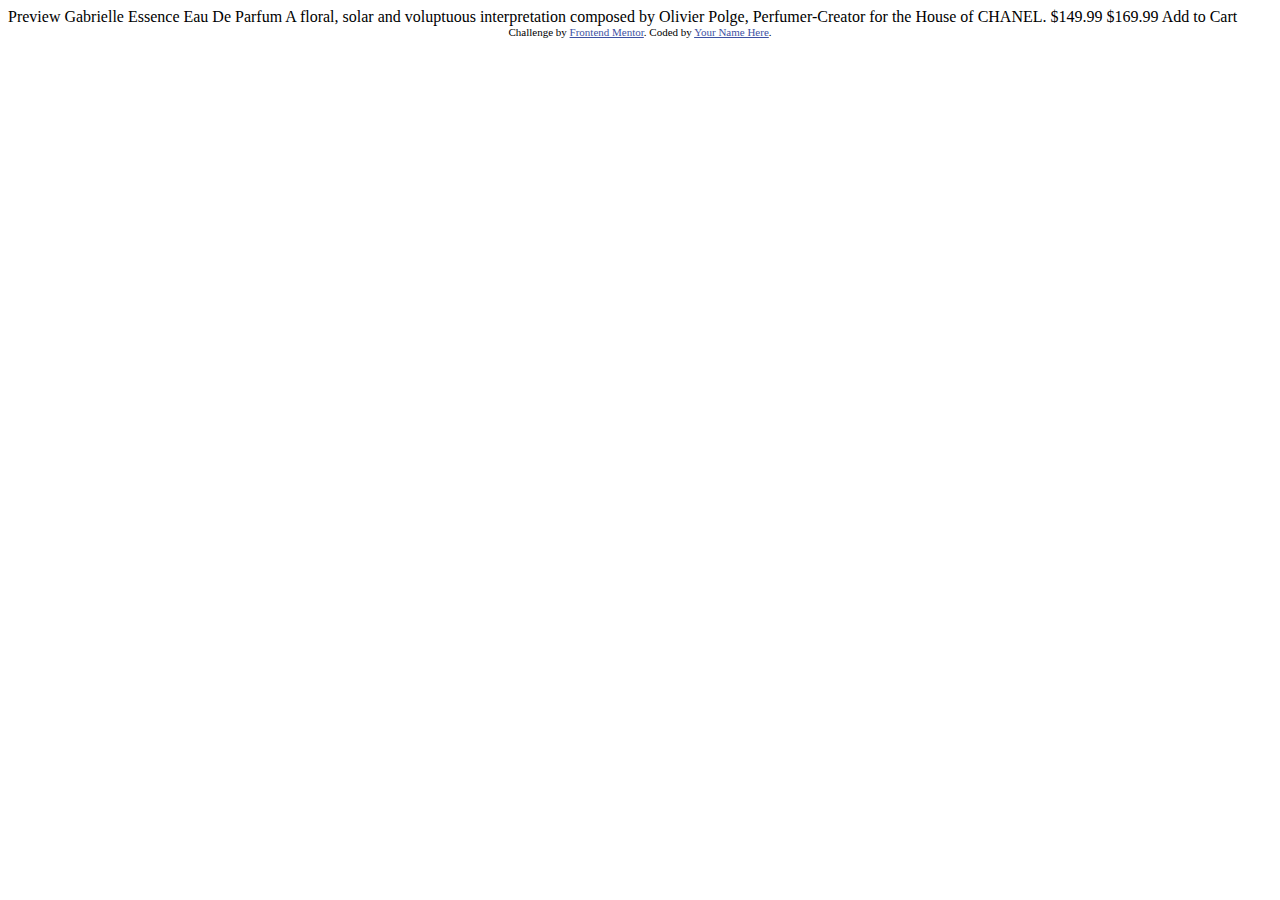
==== src/index.html @ 87f869b6 "Initial commit" ====
<!DOCTYPE html>
<html lang="en">
<head>
  <meta charset="UTF-8">
  <meta name="viewport" content="width=device-width, initial-scale=1.0"> <!-- displays site properly based on user's device -->

  <link rel="icon" type="image/png" sizes="32x32" href="./images/favicon-32x32.png">
  
  <title>Frontend Mentor | Product preview card component</title>

  <!-- Feel free to remove these styles or customise in your own stylesheet 👍 -->
  <link rel="stylesheet" href="style.css">
</head>
<body>

  <div id="product-card">
    Preview
    Gabrielle Essence Eau De Parfum
    A floral, solar and voluptuous interpretation composed by Olivier Polge,
    Perfumer-Creator for the House of CHANEL.
    $149.99
    $169.99
    Add to Cart
  </div>
  
  <div class="attribution">
    Challenge by <a href="https://www.frontendmentor.io?ref=challenge" target="_blank">Frontend Mentor</a>. 
    Coded by <a href="#">Your Name Here</a>.
  </div>
</body>
</html>
---- src/style.css ----
.attribution { 
    font-size: 11px; text-align: center; 
}

.attribution a { 
    color: hsl(228, 45%, 44%); 
}
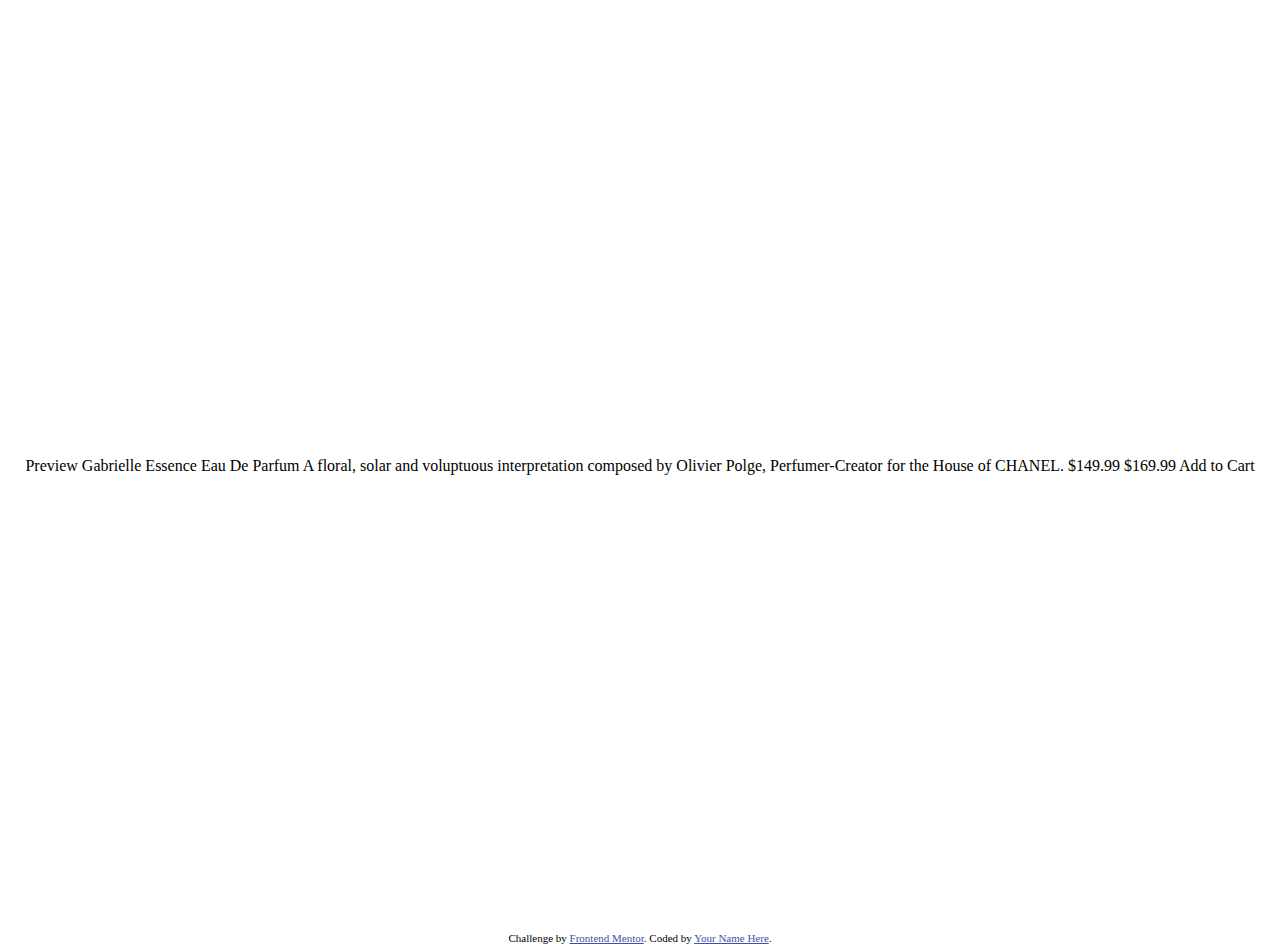
==== commit ea678d14: "Wrapped a temporary div to center text" ====
--- a/src/index.html
+++ b/src/index.html
@@ -14,13 +14,15 @@
 <body>
 
   <div id="product-card">
-    Preview
-    Gabrielle Essence Eau De Parfum
-    A floral, solar and voluptuous interpretation composed by Olivier Polge,
-    Perfumer-Creator for the House of CHANEL.
-    $149.99
-    $169.99
-    Add to Cart
+    <div>
+      Preview
+      Gabrielle Essence Eau De Parfum
+      A floral, solar and voluptuous interpretation composed by Olivier Polge,
+      Perfumer-Creator for the House of CHANEL.
+      $149.99
+      $169.99
+      Add to Cart
+    </div>
   </div>
   
   <div class="attribution">
--- a/src/style.css
+++ b/src/style.css
@@ -1,3 +1,19 @@
+body {
+    margin: 0;
+    padding: 0;
+}
+
+#product-card {
+    padding: 16px;
+
+    width: auto;
+    height: 100vh;
+    
+    display: flex;
+    justify-content: center;
+    align-items: center;
+}
+
 .attribution { 
     font-size: 11px; text-align: center; 
 }
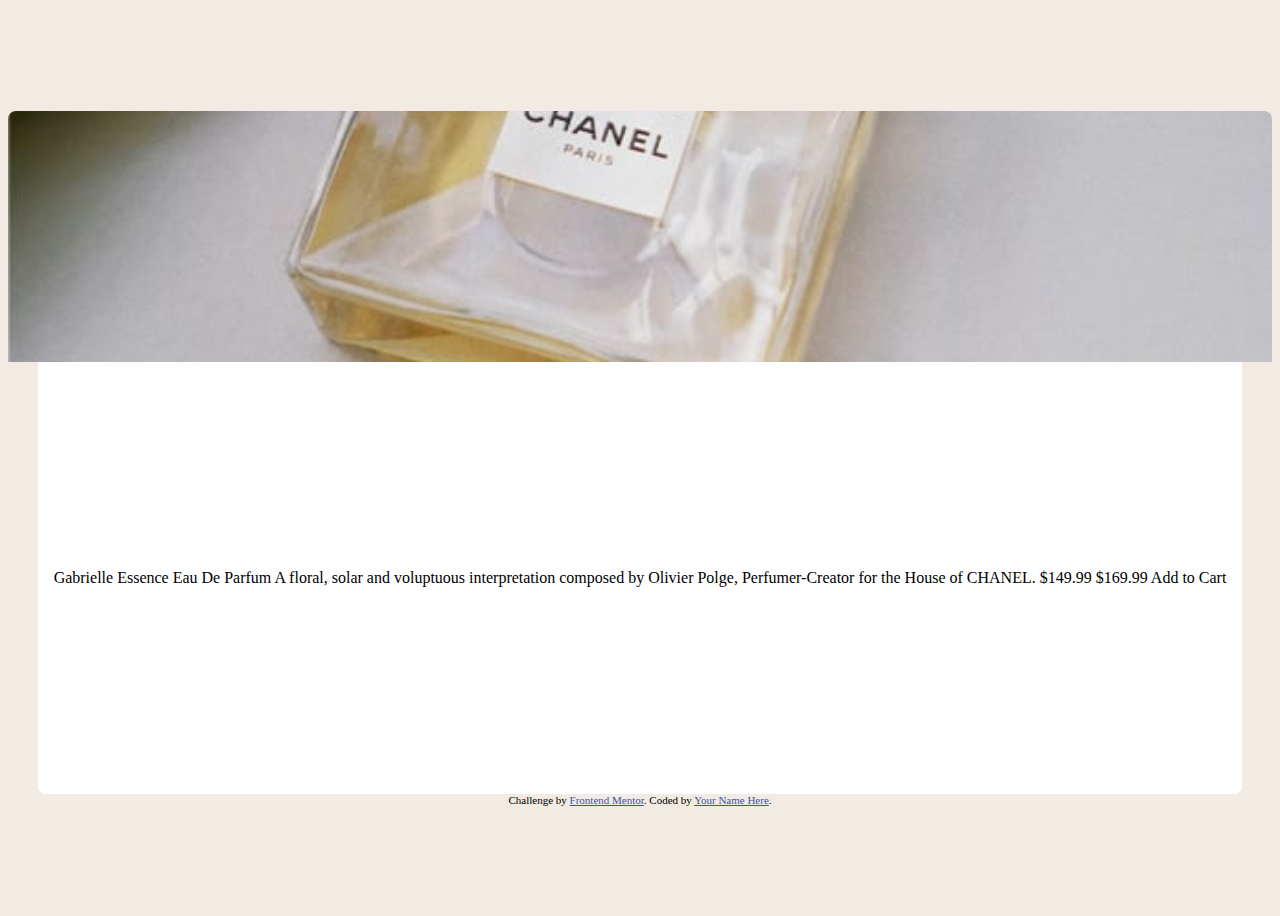
==== commit dfa49f15: "Added image with the card" ====
--- a/src/index.html
+++ b/src/index.html
@@ -13,9 +13,9 @@
 </head>
 <body>
 
+  <div id="product-img"></div>
   <div id="product-card">
     <div>
-      Preview
       Gabrielle Essence Eau De Parfum
       A floral, solar and voluptuous interpretation composed by Olivier Polge,
       Perfumer-Creator for the House of CHANEL.
--- a/src/style.css
+++ b/src/style.css
@@ -1,23 +1,51 @@
 body {
     margin: 0;
-    padding: 0;
+    padding: 8px;
+
+    width: auto;
+    height: 100vh;
+    display: flex;
+    flex-direction: column;
+    justify-content: center;
+    align-items: center;
+
+    background-color: hsl(30, 38%, 92%);
 }
 
 #product-card {
     padding: 16px;
 
     width: auto;
-    height: 100vh;
-    
+    height: 400px;
+
     display: flex;
+    flex-direction: column;
     justify-content: center;
     align-items: center;
+
+    background-color: white;
+
+    border-radius: 0px 0px 8px 8px;
 }
 
-.attribution { 
-    font-size: 11px; text-align: center; 
+#product-img {
+    width: 100%;
+    height: 251px;
+
+    background-image: url('../images/image-product-mobile.jpg');
+
+    background-size: cover;
+    background-position: center;
+    background-repeat: no-repeat;
+
+    border-radius: 8px 8px 0px 0px;
 }
 
-.attribution a { 
-    color: hsl(228, 45%, 44%); 
+.attribution {
+    font-size: 11px;
+    text-align: center;
 }
+
+.attribution a {
+    color: hsl(228, 45%, 44%);
+}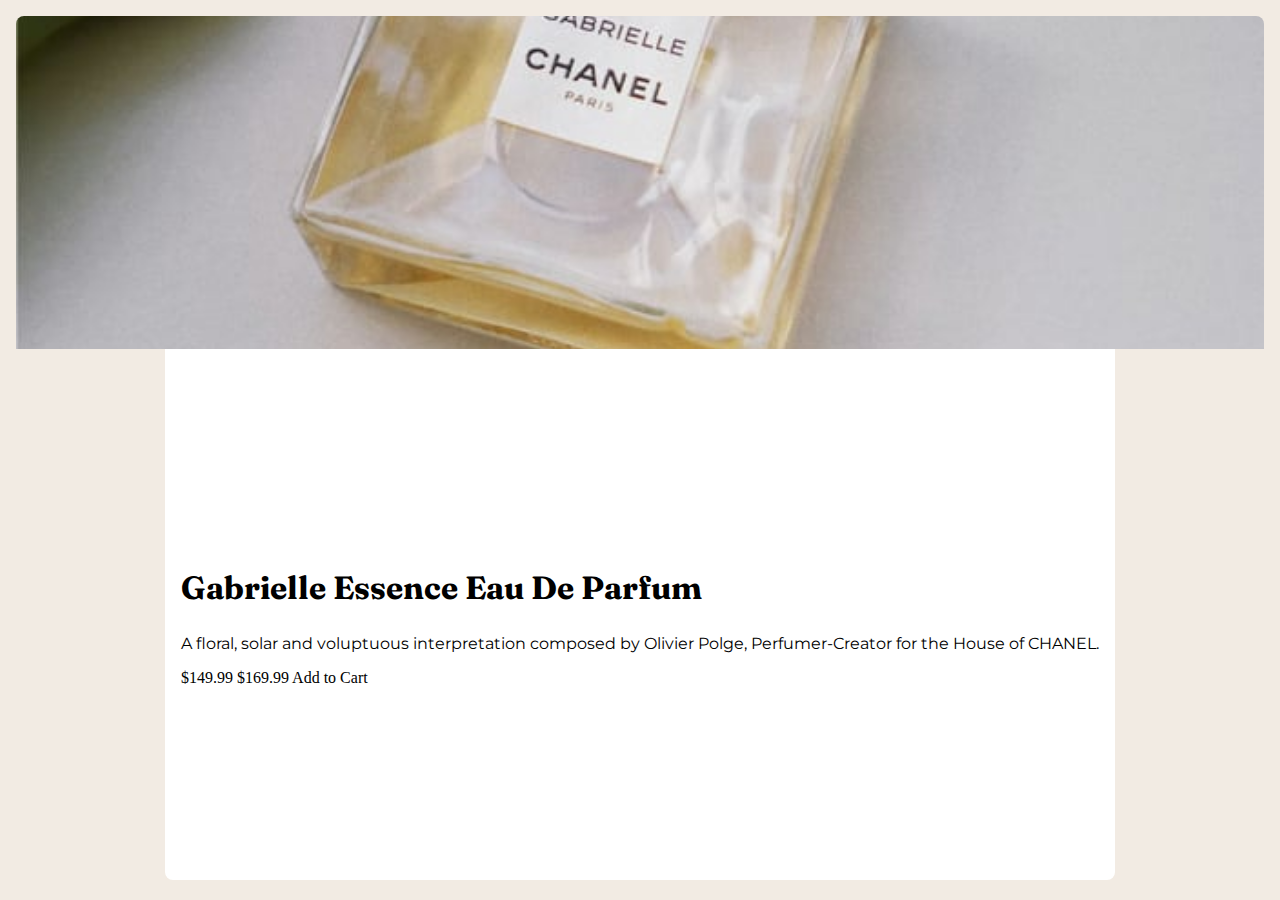
==== commit 80612ed4: "Added fonts Fraunces and Monsterrat to h2 and p" ====
--- a/src/index.html
+++ b/src/index.html
@@ -7,6 +7,14 @@
   <link rel="icon" type="image/png" sizes="32x32" href="./images/favicon-32x32.png">
   
   <title>Frontend Mentor | Product preview card component</title>
+  <link rel="preconnect" href="https://fonts.googleapis.com">
+<link rel="preconnect" href="https://fonts.gstatic.com" crossorigin>
+<link rel="preconnect" href="https://fonts.googleapis.com">
+<link rel="preconnect" href="https://fonts.gstatic.com" crossorigin>
+<link 
+  href="https://fonts.googleapis.com/css2?family=Fraunces:opsz,wght@9..144,700&family=Montserrat:wght@500;700&display=swap" 
+  rel="stylesheet"
+>
 
   <!-- Feel free to remove these styles or customise in your own stylesheet 👍 -->
   <link rel="stylesheet" href="style.css">
@@ -16,18 +24,20 @@
   <div id="product-img"></div>
   <div id="product-card">
     <div>
-      Gabrielle Essence Eau De Parfum
-      A floral, solar and voluptuous interpretation composed by Olivier Polge,
-      Perfumer-Creator for the House of CHANEL.
+      <h2 id="title">Gabrielle Essence Eau De Parfum</h2>
+      <p id="paragraph">
+        A floral, solar and voluptuous interpretation composed by Olivier Polge,
+        Perfumer-Creator for the House of CHANEL.
+      </p>
       $149.99
       $169.99
       Add to Cart
     </div>
   </div>
   
-  <div class="attribution">
+  <!-- <div class="attribution">
     Challenge by <a href="https://www.frontendmentor.io?ref=challenge" target="_blank">Frontend Mentor</a>. 
     Coded by <a href="#">Your Name Here</a>.
-  </div>
+  </div> -->
 </body>
 </html>--- a/src/style.css
+++ b/src/style.css
@@ -1,9 +1,10 @@
 body {
     margin: 0;
-    padding: 8px;
+    padding: 16px;
 
     width: auto;
-    height: 100vh;
+    height: 96vh;
+
     display: flex;
     flex-direction: column;
     justify-content: center;
@@ -12,11 +13,25 @@
     background-color: hsl(30, 38%, 92%);
 }
 
+
+#product-img {
+    width: 100%;
+    height: 40%;
+    
+    background-image: url('../images/image-product-mobile.jpg');
+    
+    background-size: cover;
+    background-position: center;
+    background-repeat: no-repeat;
+    
+    border-radius: 8px 8px 0px 0px;
+}
+
 #product-card {
     padding: 16px;
 
     width: auto;
-    height: 400px;
+    height: 60%;
 
     display: flex;
     flex-direction: column;
@@ -28,17 +43,13 @@
     border-radius: 0px 0px 8px 8px;
 }
 
-#product-img {
-    width: 100%;
-    height: 251px;
+#title {
+    font-family: 'Fraunces', serif;
+    font-size: 32px;
+}
 
-    background-image: url('../images/image-product-mobile.jpg');
-
-    background-size: cover;
-    background-position: center;
-    background-repeat: no-repeat;
-
-    border-radius: 8px 8px 0px 0px;
+#paragraph {
+    font-family: 'Montserrat', sans-serif;
 }
 
 .attribution {
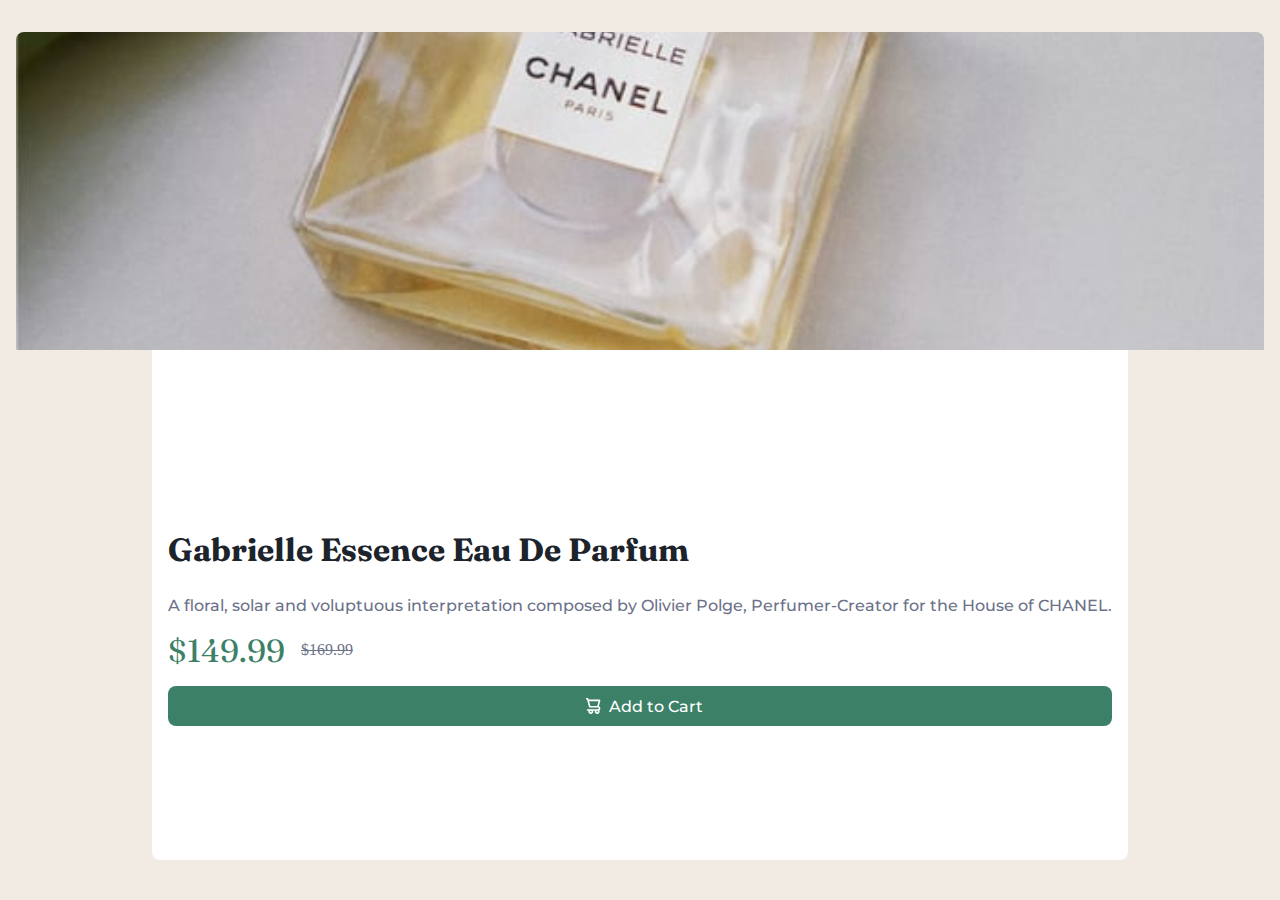
==== commit e506066d: "Added styling to prices and btn for adding to cart" ====
--- a/src/index.html
+++ b/src/index.html
@@ -29,9 +29,18 @@
         A floral, solar and voluptuous interpretation composed by Olivier Polge,
         Perfumer-Creator for the House of CHANEL.
       </p>
-      $149.99
-      $169.99
-      Add to Cart
+      <div id="price-flexbox">
+        <span id="price-sale">$149.99</span>
+        <span id="price-original">$169.99</span>
+      </div>
+      <button id="add-to-cart">
+        <img 
+          src="../images/icon-cart.svg" 
+          alt="An Image of an Shopping Cart"
+          style="padding: 0 8px;"
+        >
+        <span>Add to Cart</span>
+      </button>
     </div>
   </div>
   
--- a/src/style.css
+++ b/src/style.css
@@ -1,9 +1,9 @@
 body {
     margin: 0;
-    padding: 16px;
+    padding: 32px 16px;
 
     width: auto;
-    height: 96vh;
+    height: 92vh;
 
     display: flex;
     flex-direction: column;
@@ -46,10 +46,57 @@
 #title {
     font-family: 'Fraunces', serif;
     font-size: 32px;
+    color: hsl(212, 21%, 14%);
 }
 
 #paragraph {
     font-family: 'Montserrat', sans-serif;
+    font-weight: 500;
+
+    color: hsl(228, 12%, 48%);
+}
+
+#price-flexbox {
+    display: flex;
+    flex-direction: row;
+    align-items: center;
+    
+}
+
+#price-sale {
+    font-family: 'Fraunces', serif;
+    font-size: 32px;
+    color: hsl(158, 36%, 37%);
+    padding-right: 8px;
+}
+
+#price-original {
+    padding-left: 8px;
+    color: hsl(228, 12%, 48%);
+    text-decoration: line-through;
+}
+
+#add-to-cart {
+    display: flex;
+    align-items: center;
+    justify-content: center;
+    
+
+    width: 100%;
+    height: 20%;
+
+    margin-top: 16px;
+
+    border: 0px;
+    border-radius: 8px;
+
+    font-family: 'Montserrat';
+    font-weight: 500;
+    font-size: 16px;
+
+    background-color: hsl(158, 36%, 37%);
+    color: white;
+
 }
 
 .attribution {
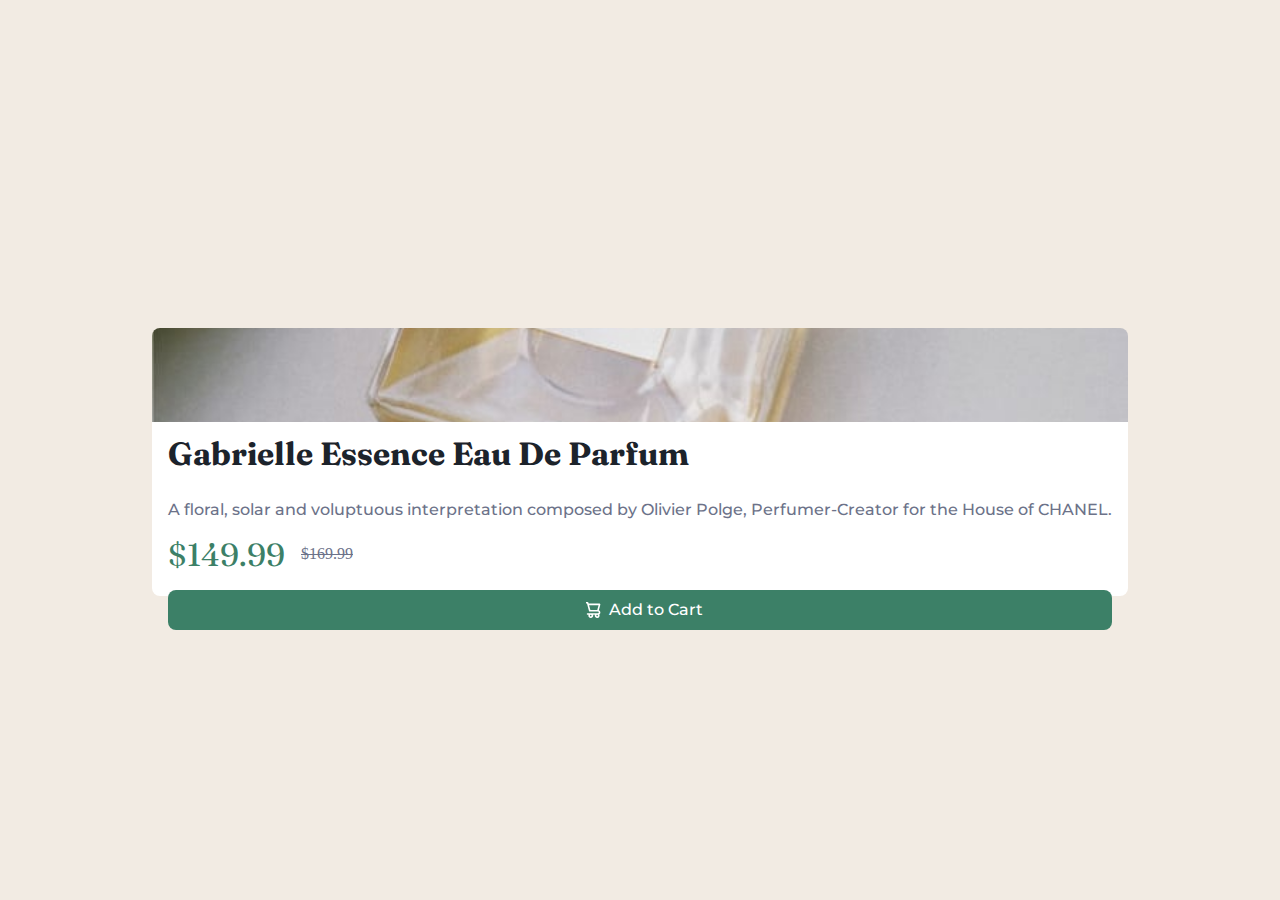
==== commit 26d40107: "Added a flexbox div for content of the page" ====
--- a/src/index.html
+++ b/src/index.html
@@ -21,29 +21,31 @@
 </head>
 <body>
 
-  <div id="product-img"></div>
-  <div id="product-card">
-    <div>
-      <h2 id="title">Gabrielle Essence Eau De Parfum</h2>
-      <p id="paragraph">
-        A floral, solar and voluptuous interpretation composed by Olivier Polge,
-        Perfumer-Creator for the House of CHANEL.
-      </p>
-      <div id="price-flexbox">
-        <span id="price-sale">$149.99</span>
-        <span id="price-original">$169.99</span>
+  <div id="content">
+    <div id="product-img"></div>
+    <div id="product-card">
+      <div>
+        <h2 id="title">Gabrielle Essence Eau De Parfum</h2>
+        <p id="paragraph">
+          A floral, solar and voluptuous interpretation composed by Olivier Polge,
+          Perfumer-Creator for the House of CHANEL.
+        </p>
+        <div id="price-flexbox">
+          <span id="price-sale">$149.99</span>
+          <span id="price-original">$169.99</span>
+        </div>
+        <button id="add-to-cart">
+          <img
+            src="../images/icon-cart.svg"
+            alt="An Image of an Shopping Cart"
+            style="padding: 0 8px;"
+          >
+          <span>Add to Cart</span>
+        </button>
       </div>
-      <button id="add-to-cart">
-        <img 
-          src="../images/icon-cart.svg" 
-          alt="An Image of an Shopping Cart"
-          style="padding: 0 8px;"
-        >
-        <span>Add to Cart</span>
-      </button>
     </div>
+    
   </div>
-  
   <!-- <div class="attribution">
     Challenge by <a href="https://www.frontendmentor.io?ref=challenge" target="_blank">Frontend Mentor</a>. 
     Coded by <a href="#">Your Name Here</a>.
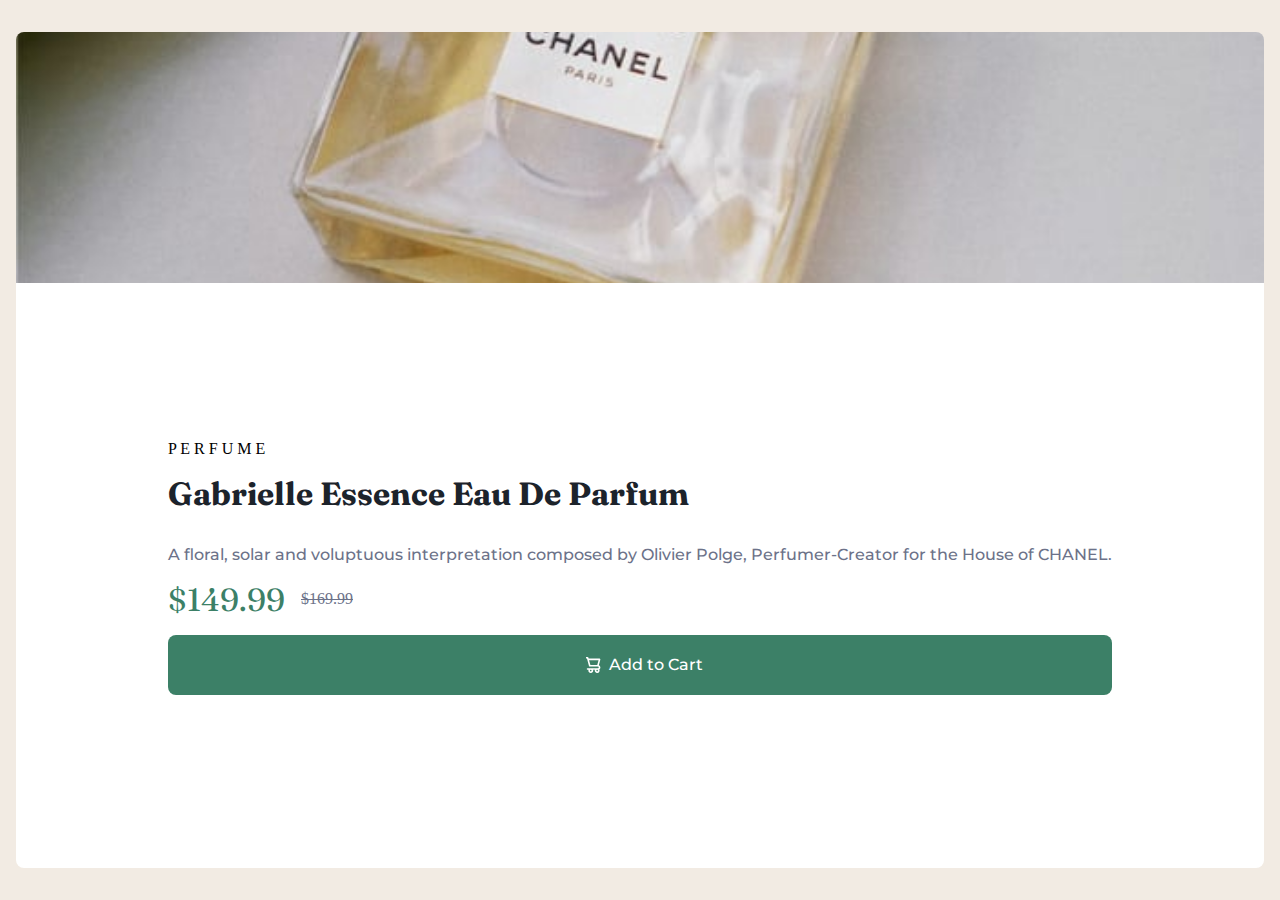
==== commit 99ccf7d9: "Added subtitle "P E R F U M E" to go with title" ====
--- a/src/index.html
+++ b/src/index.html
@@ -25,6 +25,7 @@
     <div id="product-img"></div>
     <div id="product-card">
       <div>
+        <p id='subtitle'>P E R F U M E</p>
         <h2 id="title">Gabrielle Essence Eau De Parfum</h2>
         <p id="paragraph">
           A floral, solar and voluptuous interpretation composed by Olivier Polge,
--- a/src/style.css
+++ b/src/style.css
@@ -1,9 +1,22 @@
+* {
+    box-sizing: border-box;
+    margin: 0;
+    padding: 0;
+}
+
+html {
+    width: 100%;
+    height: 100vh;
+}
+
 body {
     margin: 0;
     padding: 32px 16px;
-
-    width: auto;
-    height: 92vh;
+    
+    box-sizing: border-box;
+    width: 100%;
+    height: 100vh;
+    
 
     display: flex;
     flex-direction: column;
@@ -14,28 +27,43 @@
 }
 
 
+#content {
+    width: 100%;
+    height: 100%;
+    
+
+    display: flex;
+    flex-direction: column;
+    
+
+}
+
 #product-img {
     width: 100%;
-    height: 40%;
+    height: 100%;
     
+    flex-basis: 30%;
+
     background-image: url('../images/image-product-mobile.jpg');
-    
+
     background-size: cover;
     background-position: center;
     background-repeat: no-repeat;
-    
+
     border-radius: 8px 8px 0px 0px;
 }
 
 #product-card {
     padding: 16px;
 
-    width: auto;
-    height: 60%;
+    width: 100%;
+    height: 100%;
+    flex-basis: 70%;
 
     display: flex;
     flex-direction: column;
     justify-content: center;
+
     align-items: center;
 
     background-color: white;
@@ -44,12 +72,15 @@
 }
 
 #title {
+    padding: 16px 0;
     font-family: 'Fraunces', serif;
     font-size: 32px;
     color: hsl(212, 21%, 14%);
+
 }
 
 #paragraph {
+    padding: 16px 0;
     font-family: 'Montserrat', sans-serif;
     font-weight: 500;
 
@@ -60,7 +91,7 @@
     display: flex;
     flex-direction: row;
     align-items: center;
-    
+
 }
 
 #price-sale {
@@ -80,13 +111,13 @@
     display: flex;
     align-items: center;
     justify-content: center;
-    
+
 
     width: 100%;
-    height: 20%;
+    height: 60px;
 
-    margin-top: 16px;
-
+    margin: 16px 0;
+    padding: 16px 0;
     border: 0px;
     border-radius: 8px;
 
@@ -99,6 +130,13 @@
 
 }
 
+@media only screen and (max-width: 1440px) {
+    #product-card {
+        flex-direction: row;
+
+    }
+}
+
 .attribution {
     font-size: 11px;
     text-align: center;
